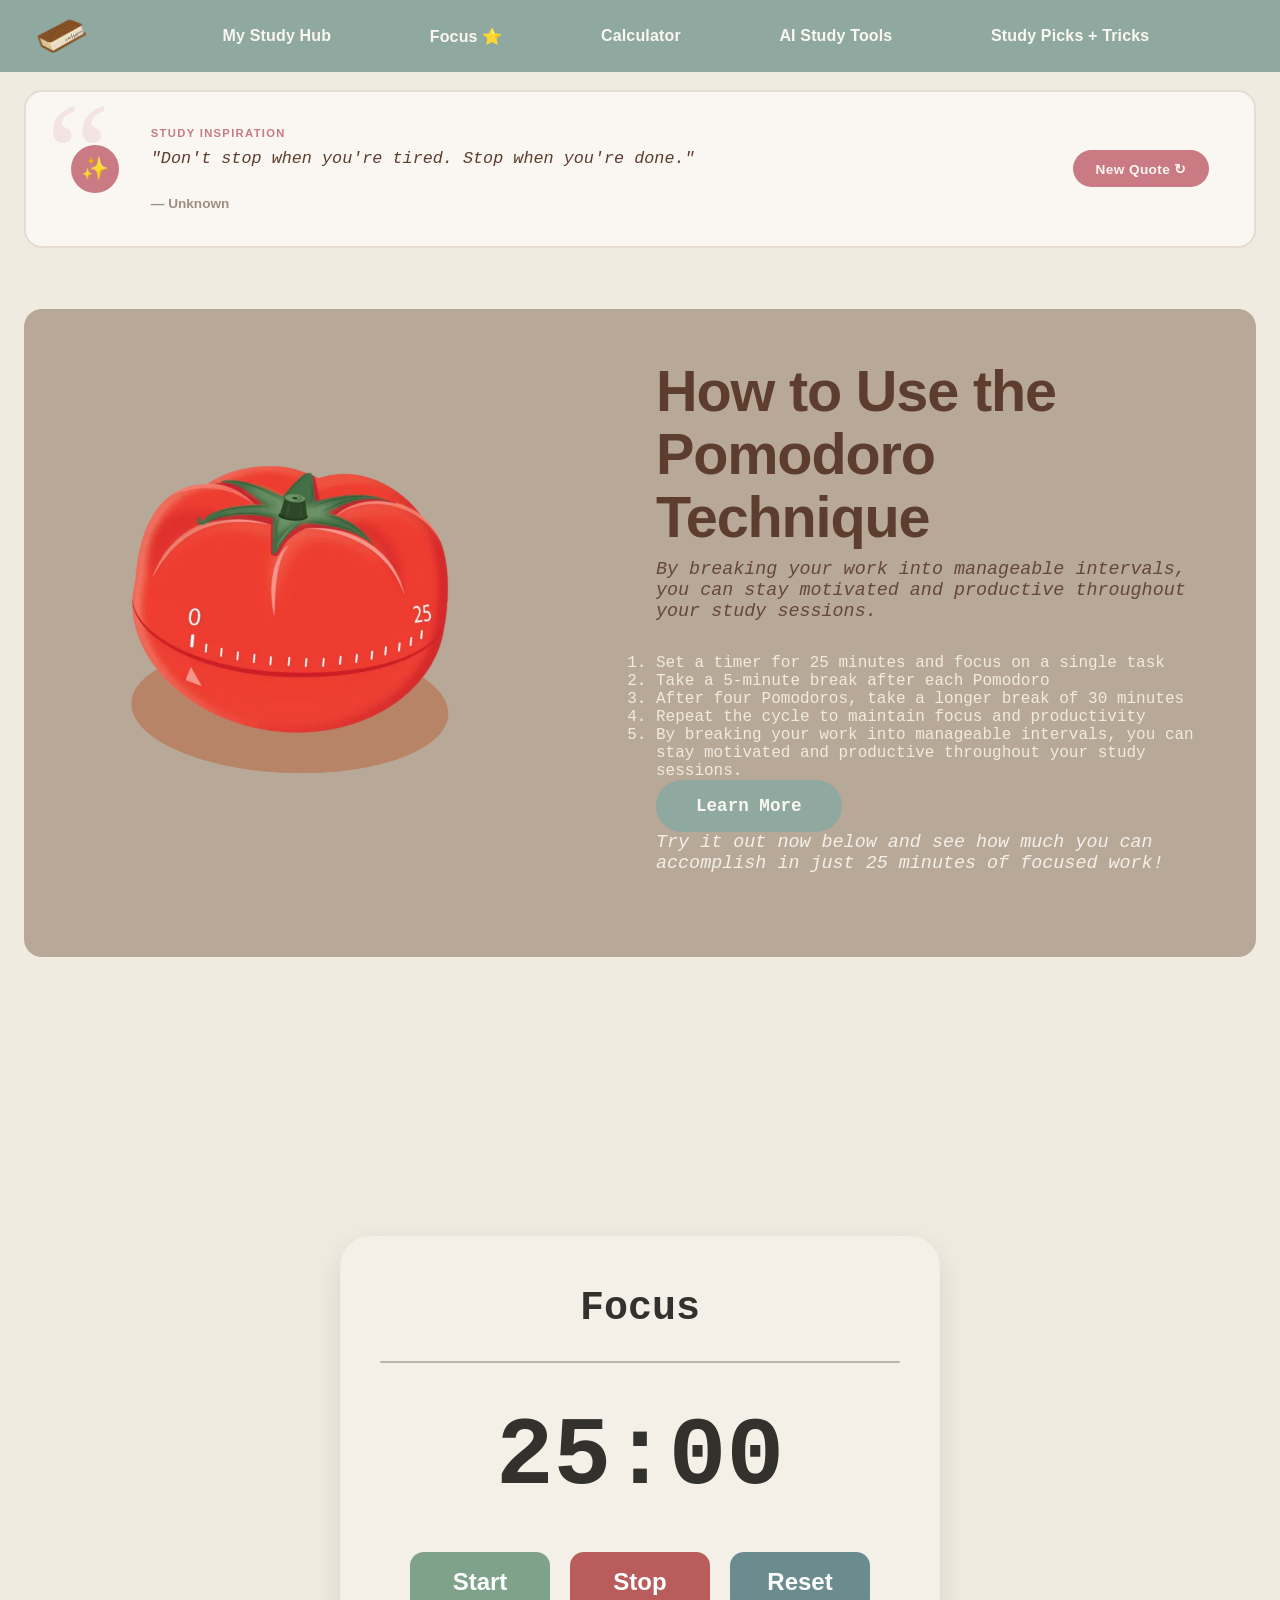
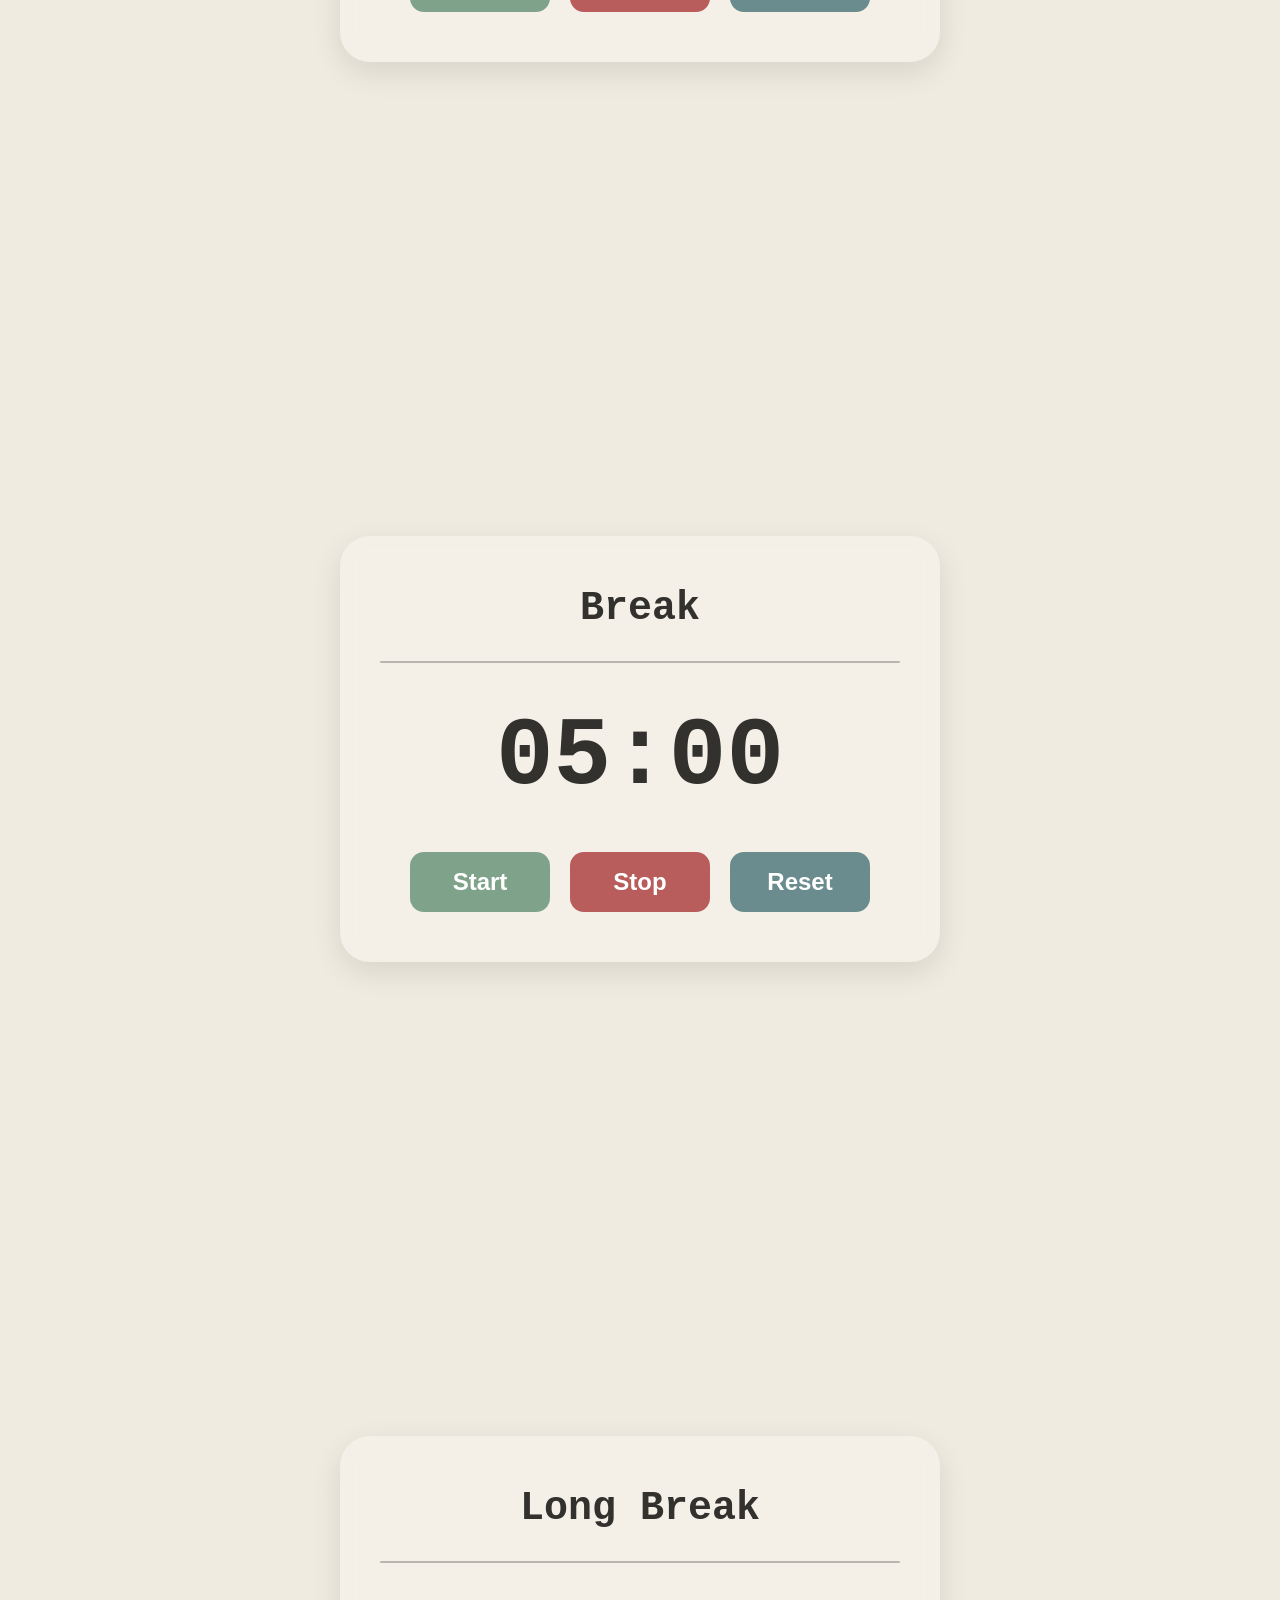
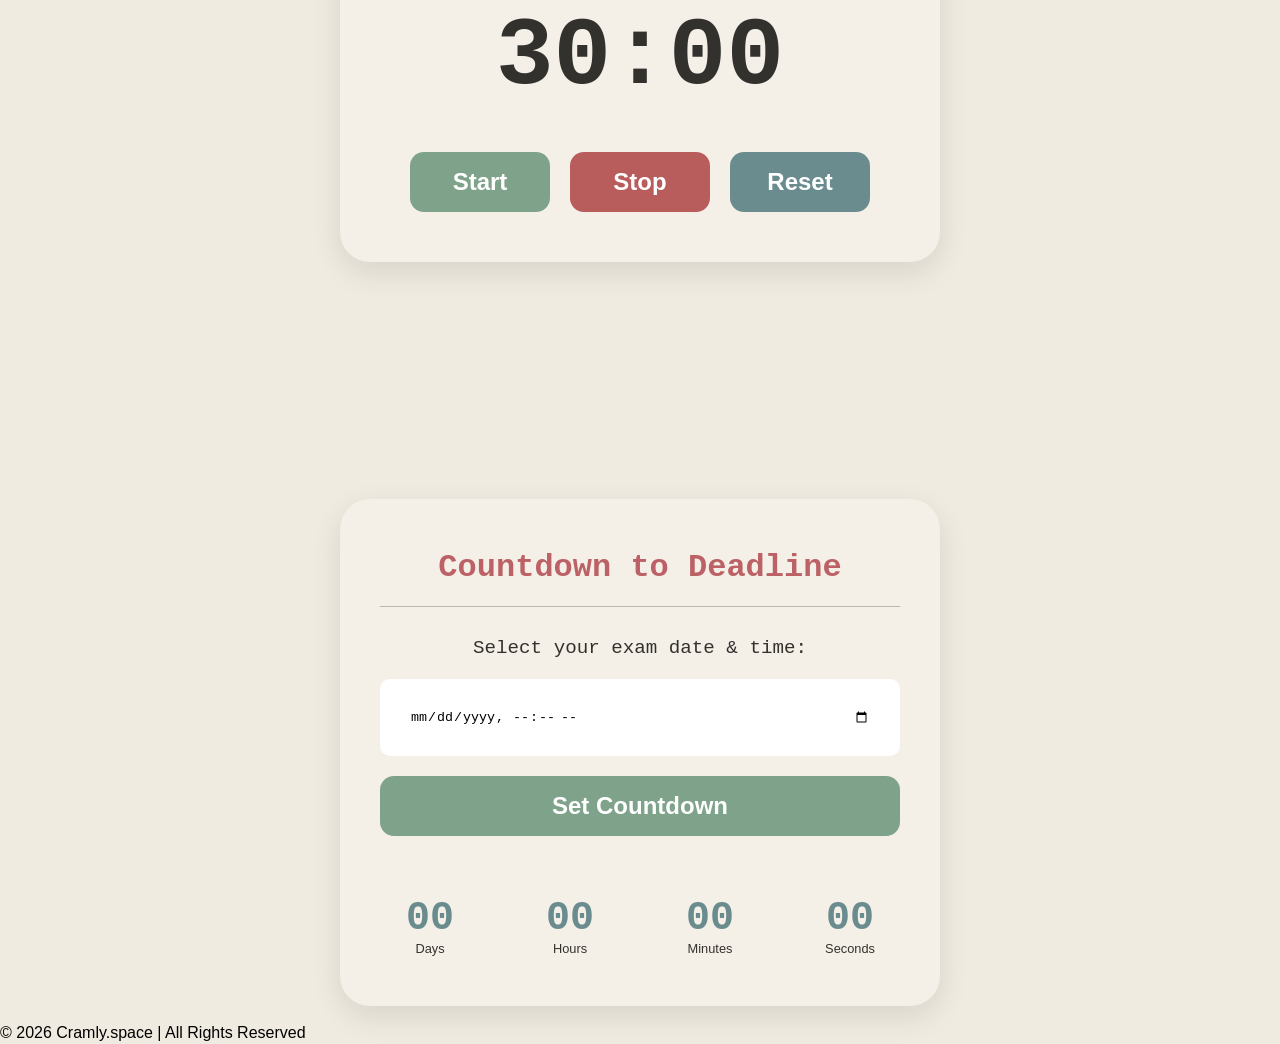
==== focus.html @ 92f94968 "Add files via upload" ====
<!DOCTYPE html>
<html lang="en">
<head>
    <meta charset="UTF-8">
    <meta name="viewport" content="width=device-width, initial-scale=1.0">
    <meta name="description" content="Discover effective focus techniques and tools to enhance your study sessions and boost productivity. Create a distraction-free environment and maintain concentration for better academic performance.">
    <meta name="keywords" content="Cramly, study companion, focused study,education, learning">
    <title> Cramly.space | Focus  </title>
    <link rel="stylesheet" href="style.css">
    <link rel="icon" type="image/png" href="CramlyLogo.png">
    <link href="https://fonts.googleapis.com/css2?family=Playfair+Display:wght@400;500;600&display=swap" rel="stylesheet">
</head>
<body>
<header>
  <nav>
    
    <div class="nav-logo">
      <img src="cramlylogo.png" alt="Cramly Logo" style="height:60px;">
    </div>

    <ul class="nav-links">
      <li><a href="index.html">My Study Hub</a></li>
      <li><a href="focus.html">Focus ⭐️</a></li>
      <li><a href="calculator.html">Calculator</a></li>
      <li><a href="findai.html">AI Study Tools</a></li>
      <li><a href="recs.html">Study Picks + Tricks</a></li>
    </ul>
  </nav>
</header>
<br>
 <section class="section-quote">
    <div class="quote-icon">✨</div>
    <div class="quote-content">
      <div class="quote-label">Study Inspiration</div>
      <p id="quote-text">Loading your daily boost...</p>
      <p id="quote-author"></p>
    </div>
    <button class="btn-new-quote" id="new-quote-btn" onclick="fetchQuote()">New Quote ↻</button>
  </section>
  <br>
<section class="feature-section section-tan reverse">
  <div class="feature-text">
    <h2>How to Use the Pomodoro Technique</h2>
    <p class="feature-tagline">By breaking your work into manageable intervals, you can stay motivated and productive throughout your study sessions.</p>
    <p class="feature-copy">
     <ol class="pomodoro-steps">
            <li>Set a timer for 25 minutes and focus on a single task</li>
            <li>Take a 5-minute break after each Pomodoro</li>
            <li>After four Pomodoros, take a longer break of 30 minutes</li>
            <li>Repeat the cycle to maintain focus and productivity</li>
            <li>By breaking your work into manageable intervals, 
            you can stay motivated and productive throughout your study sessions.</li>
        </ol>
    </p>
    <a href="https://www.youtube.com/watch?v=aQ_xKuXo0D0" class="btn-focus">Learn More</a>
     <p class="feature tagline">Try it out now below and see how much you can accomplish in just 25 minutes of focused work!</p>
  </div>
   <div class="pomodoro-image">
    <img src="pomodoro.png" alt="Pomodoro timer">
  </div>
  </section>    

<br>

<div class="pt-wrapper">
  <div class="pt-container">
    <h1 class="pt-title">Focus</h1>
    <hr class="pt-divider">
    <p class="pt-timer" id="timer">25:00</p>

    <div class="pt-button-wrapper">
      <button id="start" class="pt-btn pt-btn-start">Start</button>
      <button id="stop" class="pt-btn pt-btn-stop">Stop</button>
      <button id="reset" class="pt-btn pt-btn-reset">Reset</button>
    </div>
  </div>
</div>

<div class="pt-wrapper">
  <div class="pt-container">
    <h1 class="pt-title">Break</h1>
    <hr class="pt-divider">
    <p class="pt-timer" id="timer-sb">05:00</p>

    <div class="pt-button-wrapper">
      <button id="start-sb" class="pt-btn pt-btn-start">Start</button>
      <button id="stop-sb" class="pt-btn pt-btn-stop">Stop</button>
      <button id="reset-sb" class="pt-btn pt-btn-reset">Reset</button>
    </div>
  </div>
</div>

<div class="pt-wrapper">
  <div class="pt-container">
    <h1 class="pt-title">Long Break</h1>
    <hr class="pt-divider">
    <p class="pt-timer" id="timer-lb">30:00</p>

    <div class="pt-button-wrapper">
      <button id="start-lb" class="pt-btn pt-btn-start">Start</button>
      <button id="stop-lb" class="pt-btn pt-btn-stop">Stop</button>
      <button id="reset-lb" class="pt-btn pt-btn-reset">Reset</button>
    </div>
  </div>
</div>

<div class="cte-wrapper">
  <div class="cte-container">
    <h1 class="cte-title">Countdown to Deadline</h1>
    
    <hr class="cte-divider">

    <div class="cte-input-wrapper">
      <label for="exam-date">Select your exam date & time:</label>
      <input type="datetime-local" id="exam-date" class="cte-input">
      <button id="set-exam" class="pt-btn pt-btn-start">Set Countdown</button>
    </div>

    <div class="cte-timer">

      <div class="time">
        <h2 id="days">00</h2>
        <p>Days</p>
      </div>

      <div class="time">
        <h2 id="hours">00</h2>
        <p>Hours</p>
      </div>

      <div class="time">
        <h2 id="minutes">00</h2>
        <p>Minutes</p>
      </div>

      <div class="time">
        <h2 id="seconds">00</h2>
        <p>Seconds</p>
      </div>

    </div>

  </div>
</div>
<br>


<script src="interact.js"></script>

<footer></footer>
   <p> &copy; 2026 Cramly.space | All Rights Reserved </p>
</footer>
---- style.css ----
:root {
      --cream: #f0ebe0;
      --pink:  #c97a82;
      --pink-light: #dea8ae;
      --tan:   #b8a898;
      --tan-dark: #9e8e7e;
      --white: #faf7f2;
      --brown: #5c3d2e;
      --nav-bg: #8fa8a0;
    }
 
    body {
  margin: 0;
  background: var(--cream);
  font-family: 'Nunito', sans-serif;
  min-height: 100vh;
}
    
    nav {
      display: flex;
      align-items: center;
      background: var(--nav-bg);
      padding: 0 2rem;
      min-height: 72px;
      gap: 0;
    }
 
    .nav-logo {
      display: flex;
      align-items: center;
      margin-right: 2rem;
      flex-shrink: 0;
    }
 
     .nav-logo img {
        height: 40px;
        }
 
    .nav-links {
      display: flex;
      flex: 1;
      justify-content: space-evenly;
      list-style: none;
      margin: 0;
      padding: 0;
    }
 
    .nav-links li a {
      text-decoration: none;
      color: var(--white);
      font-family: 'Nunito', sans-serif;
      font-weight: 700;
      font-size: 1rem;
      letter-spacing: 0.01em;
      transition: opacity 0.2s;
    }
    .nav-links li a:hover { opacity: 0.7; }

 @media (max-width: 700px) {
  nav {
    flex-direction: column;
    align-items: center;
    padding: 1rem;
    min-height: auto;
  }

  .nav-logo {
    margin-right: 0;
    margin-bottom: 0.8rem;
  }

  .nav-logo img {
    height: 40px;
  }

  .nav-links {
    display: flex;
    flex-wrap: wrap;
    justify-content: center;
    gap: 0.8rem 1.2rem;
    width: 100%;
  }

  .nav-links li {
    flex: 0 1 auto;
  }

  .nav-links li a {
    font-size: 0.95rem;
    white-space: nowrap;
  }
}

.pomodoro-steps {
  font-family: 'Courier Prime', monospace;
  font-size: 1rem;
  color: var(--cream);
}

.hero {
  margin: 1.5rem;
  background: var(--pink);
  border-radius: 18px;
  padding: 3rem;
  display: flex;
  align-items: center;
  justify-content: space-between;
  gap: 2rem;
  min-height: 380px;
}

.hero-text {
  flex: 1;
  max-width: 55%;
}

.hero-text h1 {
  font-weight: 900;
  font-size: clamp(2.2rem, 5vw, 3.6rem);
  color: var(--white);
  line-height: 1.1;
  margin-bottom: 0.6rem;
}

.tagline {
  font-family: 'Courier Prime', monospace;
  font-size: 1.15rem;
  color: var(--white);
  font-style: italic;
  margin-bottom: 2rem;
  opacity: 0.9;
}

.btn-focus {
  display: inline-block;
  background: var(--nav-bg);
  color: var(--white);
  font-family: 'Courier Prime', monospace;
  font-weight: 700;
  font-size: 1.1rem;
  padding: 1rem 2.5rem;
  border-radius: 50px;
  text-decoration: none;
  transition: transform 0.18s, background 0.18s;
}

.btn-focus:hover {
  background: #cc8f95;
  transform: scale(1.04);
}

.hero-image {
  flex: 1;
  display: flex;
  justify-content: center;
  align-items: center;
}

.hero-image img {
  max-width: 350px;
  width: 100%;
  height: auto;
}

@media (max-width: 700px) {
  .hero {
    flex-direction: column;
    text-align: center;
    padding: 2rem;
  }

  .hero-text {
    max-width: 100%;
  }

  .hero-image img {
    max-width: 200px;
    margin-top: 1rem;
  }
}

-------------------------------
.hero {
  margin: 1.5rem;
  background: var(--pink);
  border-radius: 18px;
  padding: 3rem;
  display: flex;
  align-items: center;
  justify-content: space-between;
  gap: 2rem;
  min-height: 380px;
}

.hero-text {
  flex: 1;
  max-width: 55%;
}

.hero-text h1 {
  font-weight: 900;
  font-size: clamp(2.2rem, 5vw, 3.6rem);
  color: var(--white);
  line-height: 1.1;
  margin-bottom: 0.6rem;
}

.tagline {
  font-family: 'Courier Prime', monospace;
  font-size: 1.15rem;
  color: var(--white);
  font-style: italic;
  margin-bottom: 2rem;
  opacity: 0.9;
}


.hero-image {
  flex: 1;
  display: flex;
  justify-content: center;
  align-items: center;
}

.hero-image img {
  max-width: 350px;
  width: 100%;
  height: auto;
}

.feature-section {
  margin: 1.5rem;
  border-radius: 18px;
  padding: 3rem;
  display: flex;
  align-items: center;
  justify-content: space-between;
  gap: 2rem;
  min-height: 380px;
}

.feature-text {
  flex: 1;
  max-width: 55%;
}

.feature-text h2 {
  font-family: 'Nunito', sans-serif;
  font-weight: 900;
  font-size: clamp(2.2rem, 5vw, 3.6rem);
  line-height: 1.1;
  margin-bottom: 0.6rem;
  letter-spacing: -0.02em;
}

.feature-tagline {
  font-family: 'Courier Prime', monospace;
  font-size: 1.15rem;
  font-style: italic;
  margin-bottom: 2rem;
  opacity: 0.9;
}

.feature-copy {
  font-family: 'Nunito', sans-serif;
  font-size: 1.05rem;
  line-height: 1.7;
  margin-bottom: 2rem;
}

.feature-image {
  flex: 1;
  display: flex;
  justify-content: center;
  align-items: center;
}

.feature-image img {
  max-width: 350px;
  width: 100%;
  height: auto;
}

.pomodoro-image {
  flex: 1;
  display: flex;
  justify-content: center;
  align-items: center;
}

.pomodoro-image img {
  max-width: fit-content px;
  width: 100%;
  height: auto;
}

.section-pink {
  background: var(--pink);
}

.section-pink .feature-text h2,
.section-pink .feature-tagline,
.section-pink .feature-copy {
  color: var(--white);
}

.section-tan {
  background: var(--tan);
}

.section-tan .feature-text h2,
.section-tan .feature-tagline,
.section-tan .feature-copy {
  color: var(--brown);
}

.section-cream {
  background: var(--white);
}

.section-cream .feature-text h2,
.section-cream .feature-tagline,
.section-cream .feature-copy {
  color: var(--brown);
}

.reverse {
  flex-direction: row-reverse;
}

@media (max-width: 700px) {
  .hero,
  .feature-section {
    flex-direction: column;
    text-align: center;
    padding: 2rem;
    min-height: auto;
  }

  .hero-text,
  .feature-text {
    max-width: 100%;
  }

  .hero-image img,
  .feature-image img {
    max-width: 220px;
    margin-top: 1rem;
  }
}
-------------------------------
* {
  margin: 0;
  padding: 0;
  box-sizing: border-box;
}

.pt-wrapper {
  min-height: 100vh;
  display: flex;
  justify-content: center;
  align-items: center;
}

.pt-container {
  width: 100%;
  max-width: 600px;

  background: rgba(255, 255, 255, 0.25);
  backdrop-filter: blur(10px);

  border-radius: 30px;
  padding: 50px 40px;
  text-align: center;

  box-shadow: 0 10px 30px rgba(0, 0, 0, 0.1);
}

.pt-title {
  color: #33312E;
  font-size: 2.5rem;
  font-weight: 700;
  margin-bottom: 30px;
}

.pt-divider {
  width: 100%;
  height: 2px;
  border: none;
  background-color: #33312E;
  opacity: 0.3;
  border-radius: 999px;
  margin-bottom: 40px;
}

.pt-timer {
  color: #33312E;
  font-size: 6rem;
  font-weight: 700;
  margin-bottom: 40px;
}

.pt-button-wrapper {
  display: flex;
  justify-content: center;
  gap: 20px;
  flex-wrap: wrap;
}

.pt-btn {
  border: none;
  color: white;
  font-size: 1.5rem;
  font-weight: 600;
  padding: 16px 28px;
  border-radius: 14px;
  cursor: pointer;
  min-width: 140px;

  transition: all 0.2s ease;
}

.pt-btn:hover {
  transform: translateY(-2px);
  opacity: 0.9;
}
.pt-btn-start {
  background-color: #7FA38A; 
}

.pt-btn-stop {
  background-color: #B85C5C; 
}

.pt-btn-reset {
  background-color: #6B8C8E;
}

.pt-title {
  font-family: "Courier New", monospace;
  font-weight: 700;
}

.pt-timer {
  font-family: "Courier New", monospace;
}

--------------------------------    
.cte-wrapper {
  min-height: calc(100vh - 150px);
  display: flex;
  justify-content: center;
  align-items: center;
}


.cte-container {
  width: 100%;
  max-width: 600px;
  margin: 0 auto;
  background: rgba(255, 255, 255, 0.25);
  backdrop-filter: blur(10px);

  border-radius: 30px;
  padding: 50px 40px;
  text-align: center;

  box-shadow: 0 10px 30px rgba(0, 0, 0, 0.1);
}

.cte-title {
  font-family: "Courier New", monospace;
  color: #BC6266;
  font-size: 2rem;
  margin-bottom: 20px;
}

.cte-divider {
  border: none;
  height: 1px;
  background: #33312E;
  opacity: 0.3;
  margin-bottom: 30px;
}

.cte-input-wrapper {
  display: flex;
  flex-direction: column;
  gap: 20px;
  margin-bottom: 60px;
}

.cte-input-wrapper label {
  font-size: 1.2rem;
  font-family: "Courier New", monospace;
  color: #33312E;
}

.cte-input {
  padding: 30px;
  border-radius: 10px;
  border: none;
  font-family: "Courier New", monospace;
}

.cte-timer {
  display: flex;
  justify-content: space-between;
  gap: 40px;
}

.time {
  flex: 1;
}

.time h2 {
  font-family: "Courier New", monospace;
  font-size: 2.5rem;
  color: #6B8C8E;
}

.time p {
  font-size: 0.8rem;
  color: #33312E;
}

.section-quote {
      margin: 0 1.5rem 1.2rem;
      background: var(--white);
      border-radius: 18px;
      padding: 2.2rem 2.8rem;
      display: flex;
      align-items: center;
      gap: 2rem;
      animation: fadeUp 0.6s 0.25s ease both;
      border: 2px solid #e6ddd0;
      position: relative;
      overflow: hidden;
    }
 
    .section-quote::before {
      content: '\201C';
      position: absolute;
      top: -10px;
      left: 20px;
      font-size: 9rem;
      color: var(--pink-light);
      opacity: 0.25;
      font-family: Georgia, serif;
      line-height: 1;
      pointer-events: none;
    }
 
    .quote-icon {
      flex-shrink: 0;
      width: 48px;
      height: 48px;
      background: var(--pink);
      border-radius: 50%;
      display: flex;
      align-items: center;
      justify-content: center;
      font-size: 1.4rem;
    }
 
    .quote-content { flex: 1; }
 
    .quote-label {
      font-family: 'Nunito', sans-serif;
      font-weight: 800;
      font-size: 0.7rem;
      letter-spacing: 0.12em;
      text-transform: uppercase;
      color: var(--pink);
      margin-bottom: 0.4rem;
    }
 
    #quote-text {
      font-family: 'Courier Prime', monospace;
      font-size: 1.05rem;
      font-style: italic;
      color: var(--brown);
      line-height: 1.6;
      transition: opacity 0.4s;
      min-height: 2.5em;
    }
 
    #quote-author {
      font-family: 'Nunito', sans-serif;
      font-weight: 700;
      font-size: 0.85rem;
      color: var(--tan-dark);
      margin-top: 0.5rem;
      transition: opacity 0.4s;
    }
 
    #quote-text.fading,
    #quote-author.fading { opacity: 0; }
 
    .btn-new-quote {
      flex-shrink: 0;
      background: var(--pink);
      color: var(--white);
      font-family: 'Nunito', sans-serif;
      font-weight: 800;
      font-size: 0.85rem;
      padding: 0.65rem 1.4rem;
      border-radius: 50px;
      border: none;
      cursor: pointer;
      transition: background 0.18s, transform 0.18s;
      letter-spacing: 0.03em;
      white-space: nowrap;
    }
 
    .btn-new-quote:hover {
      background: #b5666e;
      transform: scale(1.05);
    }
 
    .btn-new-quote:disabled {
      opacity: 0.6;
      cursor: not-allowed;
      transform: none;
    }

    @media (max-width: 700px) {
      .section-quote { flex-wrap: wrap; padding: 1.5rem; }
      .btn-new-quote { width: 100%; text-align: center; }
    }

    @keyframes fadeUp {
      from { opacity: 0; transform: translateY(24px); }
      to   { opacity: 1; transform: translateY(0); }
    }

     @keyframes floatAnim {
      0%, 100% { transform: translateY(0px) rotate(-2deg); }
      50%       { transform: translateY(-14px) rotate(2deg); }
    }
 
 
    .overlay {
      display: none; position: fixed; inset: 0; z-index: 999;
      background: rgba(92, 61, 46, 0.4);
      align-items: center; justify-content: center;
    }
    .overlay.open { display: flex; animation: fadeIn 0.2s ease; }
    @keyframes fadeIn { from { opacity: 0; } to { opacity: 1; } }
 
  
    .modal {
      background: var(--white); border-radius: 20px; padding: 2.2rem 2.4rem;
      width: 100%; max-width: 440px; position: relative;
      border: 1.5px solid #e6ddd0; animation: slideUp 0.22s ease;
    }
    @keyframes slideUp { from { opacity:0; transform: translateY(18px); } to { opacity:1; transform: translateY(0); } }
 
    .modal-close {
      position: absolute; top: 1rem; right: 1.2rem; background: none;
      border: none; font-size: 1.5rem; cursor: pointer; color: var(--tan);
      line-height: 1; transition: color 0.15s;
    }
    .modal-close:hover { color: var(--pink); }
 
    .modal h3 { font-size: 1.35rem; font-weight: 900; color: var(--brown); margin-bottom: 0.2rem; }
    .modal .sub { font-family: 'Courier Prime', monospace; font-style: italic; color: var(--tan); font-size: 0.88rem; margin-bottom: 1.5rem; }
 
    .form-group { margin-bottom: 1rem; }
    .form-group label {
      display: block; font-size: 0.72rem; font-weight: 800;
      text-transform: uppercase; letter-spacing: 0.1em;
      color: var(--pink); margin-bottom: 0.3rem;
    }
    .form-group input,
    .form-group textarea {
      width: 100%; padding: 0.65rem 0.9rem;
      border: 1.5px solid #e0d5c8; border-radius: 10px;
      background: var(--cream); color: var(--brown);
      font-family: 'Nunito', sans-serif; font-size: 0.95rem;
      outline: none; transition: border-color 0.18s; resize: none;
    }
    .form-group input:focus,
    .form-group textarea:focus { border-color: var(--pink); }
    .form-group textarea { height: 90px; }
 
    .error-msg { font-size: 0.78rem; color: var(--pink); margin-top: 0.25rem; display: none; }
 
    .btn-submit {
      width: 100%; margin-top: 0.3rem; background: var(--pink); color: var(--white);
      font-family: 'Courier Prime', monospace; font-weight: 700; font-size: 1rem;
      padding: 0.8rem; border-radius: 50px; border: none; cursor: pointer;
      transition: background 0.18s, transform 0.15s; letter-spacing: 0.03em;
    }
    .btn-submit:hover { background: #c06a73; transform: scale(1.02); }

    .success { display: none; text-align: center; padding: 1.5rem 0 0.5rem; }
    .success .tick { font-size: 2.8rem; margin-bottom: 0.6rem; }
    .success h4 { font-size: 1.2rem; font-weight: 900; color: var(--brown); margin-bottom: 0.3rem; }
    .success p { font-family: 'Courier Prime', monospace; font-style: italic; color: var(--tan); font-size: 0.9rem; }

       *, *::before, *::after { box-sizing: border-box; margin: 0; padding: 0; }
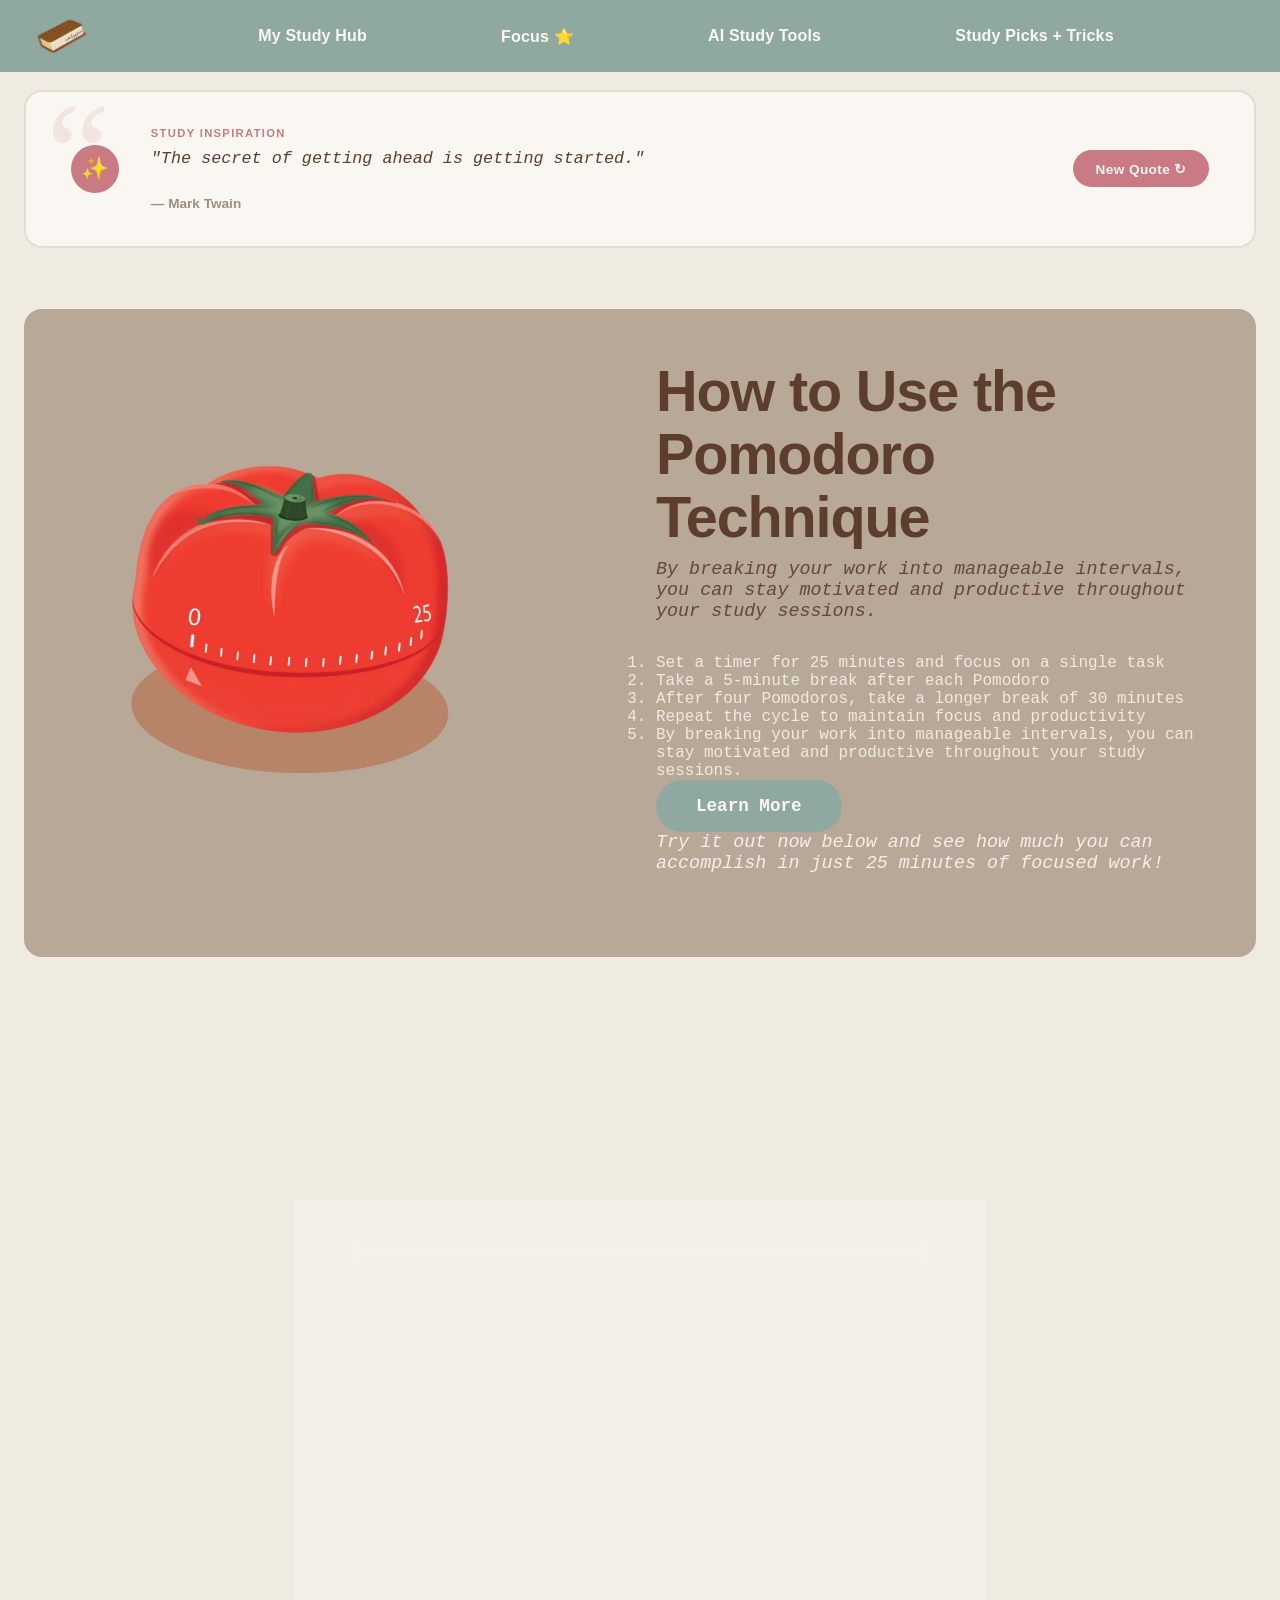
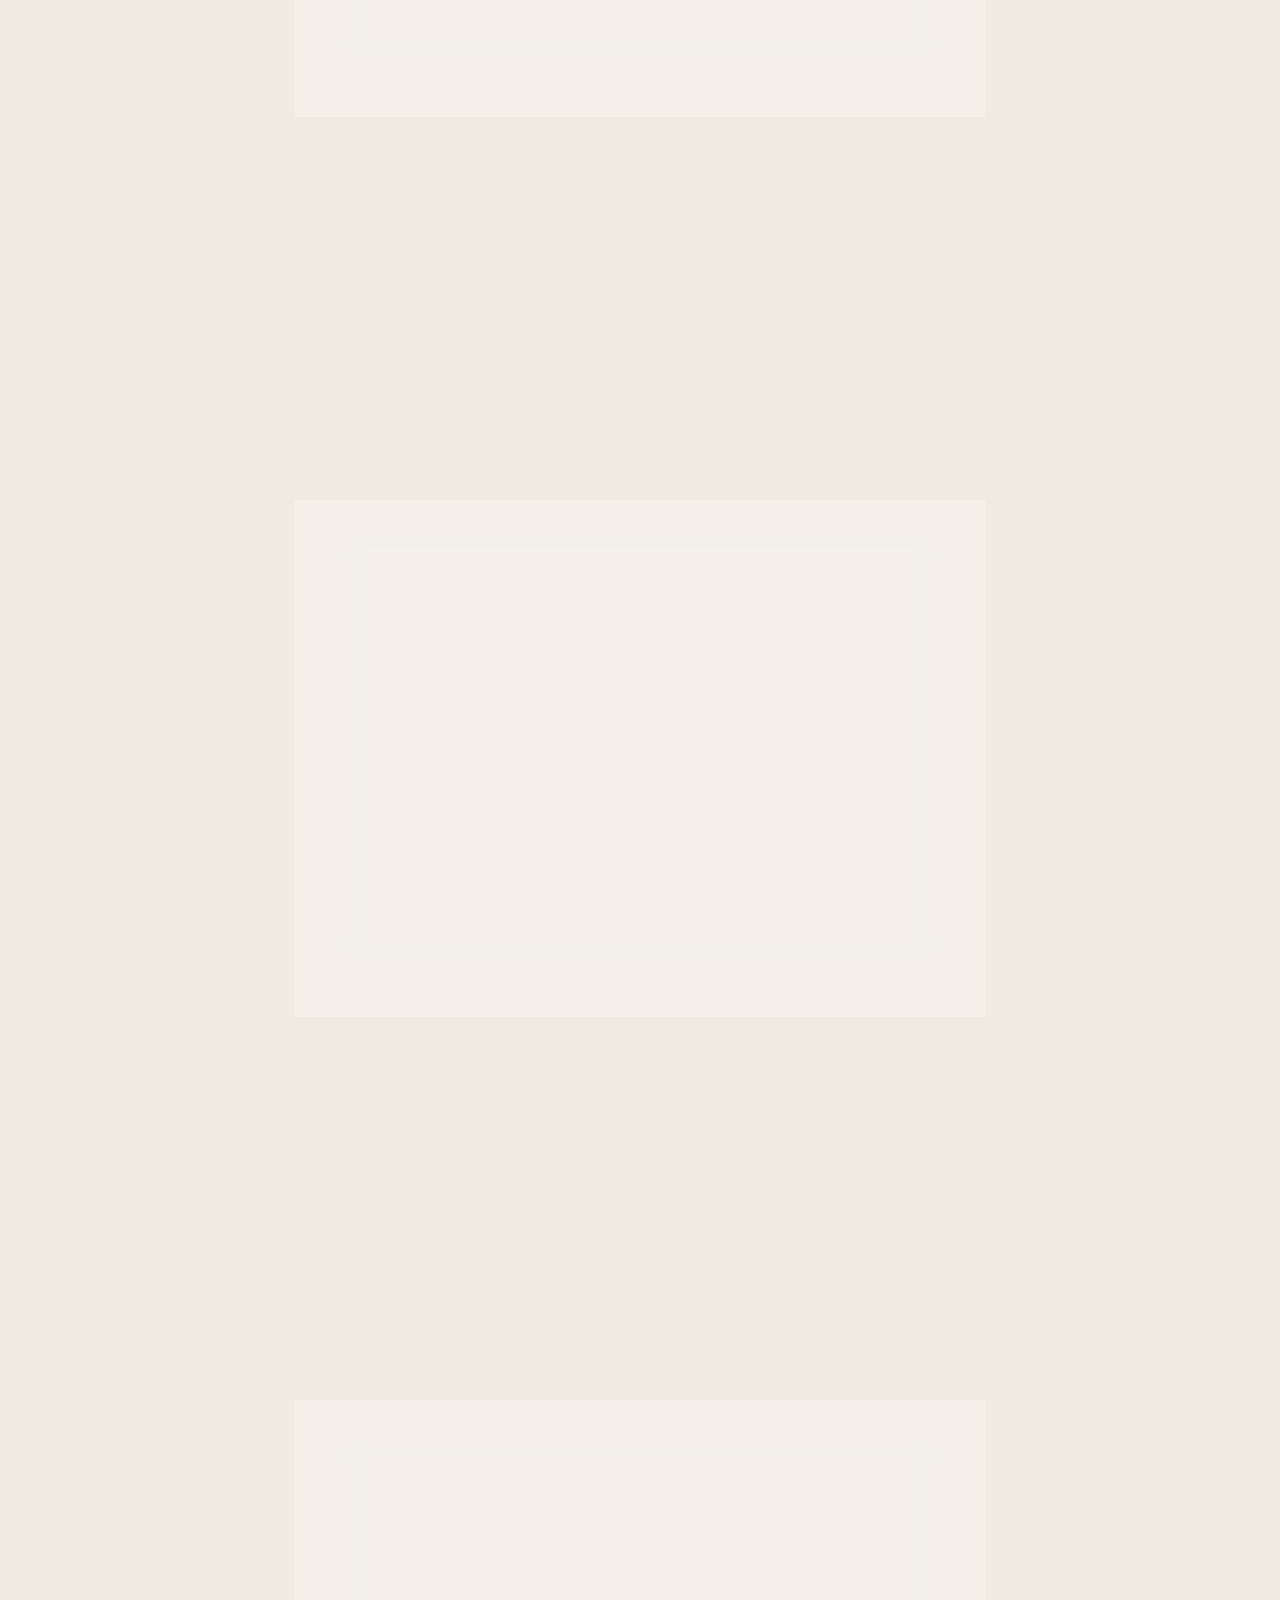
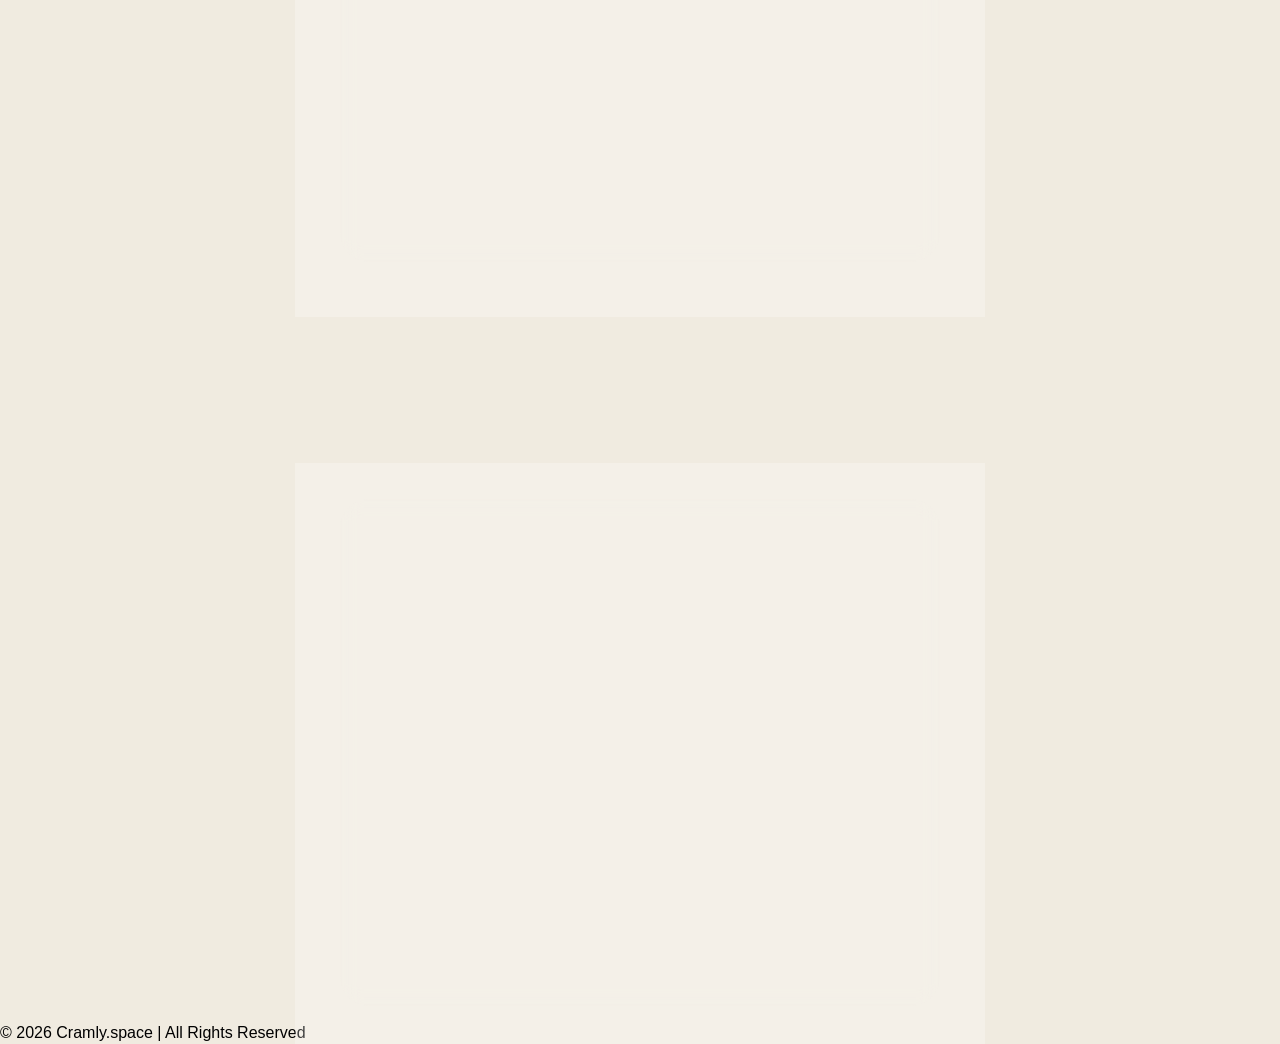
==== commit 230a691c: "Remove Calculator link from navigation" ====
--- a/focus.html
+++ b/focus.html
@@ -21,7 +21,6 @@
     <ul class="nav-links">
       <li><a href="index.html">My Study Hub</a></li>
       <li><a href="focus.html">Focus ⭐️</a></li>
-      <li><a href="calculator.html">Calculator</a></li>
       <li><a href="findai.html">AI Study Tools</a></li>
       <li><a href="recs.html">Study Picks + Tricks</a></li>
     </ul>
@@ -149,4 +148,4 @@
 
 <footer></footer>
    <p> &copy; 2026 Cramly.space | All Rights Reserved </p>
-</footer>+</footer>
